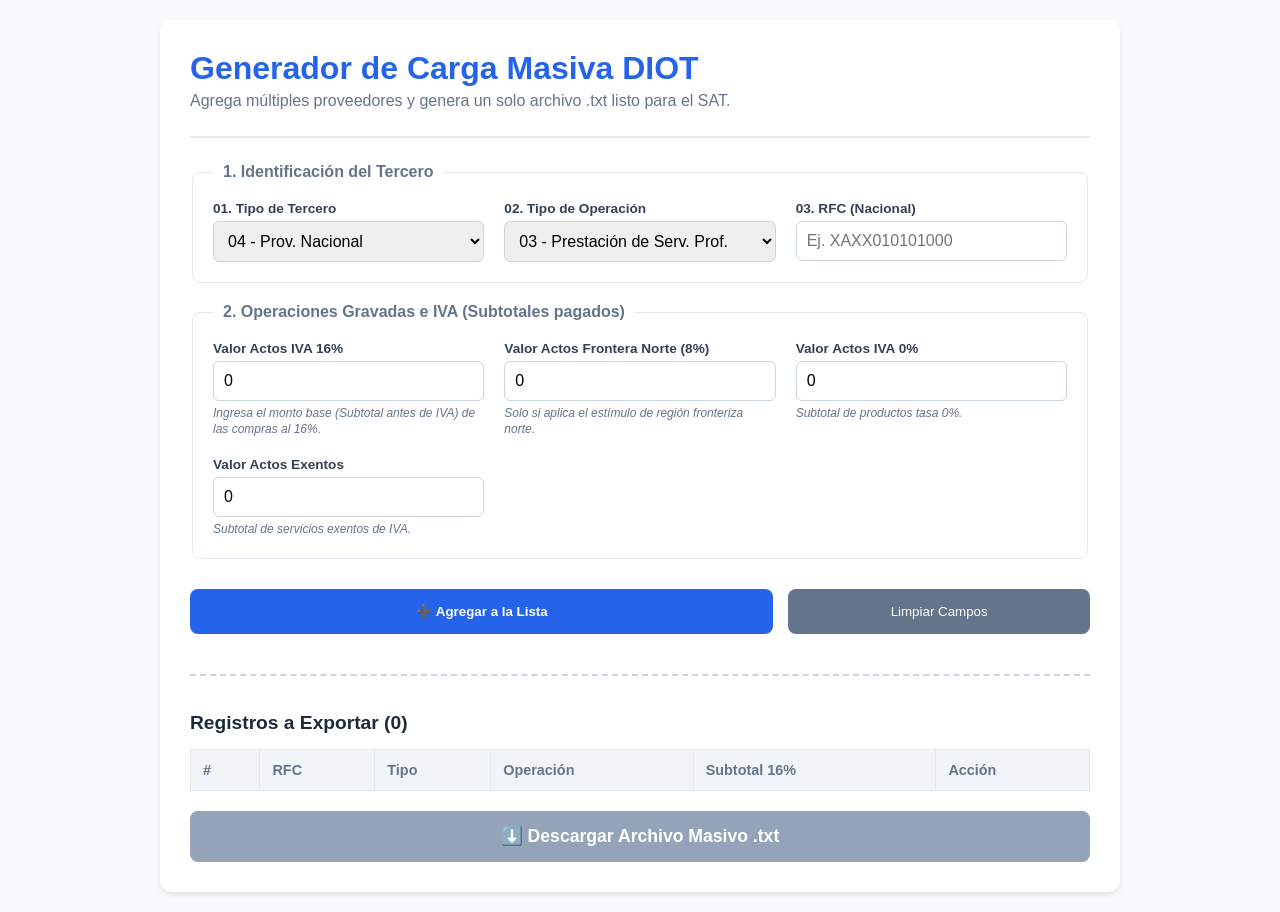
==== index.html @ 2e093fa5 "Despliegue de la app ya finalizada" ====
<!DOCTYPE html>
<html lang="es">
<head>
    <meta charset="UTF-8">
    <meta name="viewport" content="width=device-width, initial-scale=1.0">
    <title>Generador DIOT - Carga Masiva</title>
    <link rel="stylesheet" href="style.css">
</head>
<body>
    <div class="container">
        <header>
            <h1>Generador de Carga Masiva DIOT</h1>
            <p>Agrega múltiples proveedores y genera un solo archivo .txt listo para el SAT.</p>
        </header>

        <form id="diotForm">
            <fieldset>
                <legend>1. Identificación del Tercero</legend>
                <div class="grid">
                    <div class="field">
                        <label for="f0">01. Tipo de Tercero</label>
                        <select id="f0" name="tipoTercero">
                            <option value="04">04 - Prov. Nacional</option>
                            <option value="05">05 - Prov. Extranjero</option>
                            <option value="15">15 - Prov. Global</option>
                        </select>
                    </div>
                    <div class="field">
                        <label for="f1">02. Tipo de Operación</label>
                        <select id="f1" name="tipoOperacion">
                            <option value="03">03 - Prestación de Serv. Prof.</option>
                            <option value="06">06 - Arrendamiento</option>
                            <option value="85">85 - Otros</option>
                        </select>
                    </div>
                    <div class="field">
                        <label for="f2">03. RFC (Nacional)</label>
                        <input type="text" id="f2" name="rfc" placeholder="Ej. XAXX010101000" maxlength="13" />
                    </div>
                </div>
            </fieldset>

            <fieldset>
                <legend>2. Operaciones Gravadas e IVA (Subtotales pagados)</legend>
                <div class="grid">
                    <div class="field">
                        <label for="f11">Valor Actos IVA 16%</label>
                        <input type="number" id="f11" name="iva16" value="0" min="0" />
                        <small class="hint">Ingresa el monto base (Subtotal antes de IVA) de las compras al 16%.</small>
                    </div>
                    <div class="field">
                        <label for="f7">Valor Actos Frontera Norte (8%)</label>
                        <input type="number" id="f7" name="iva8" value="0" min="0" />
                        <small class="hint">Solo si aplica el estímulo de región fronteriza norte.</small>
                    </div>
                    <div class="field">
                        <label for="f48">Valor Actos IVA 0%</label>
                        <input type="number" id="f48" name="iva0" value="0" min="0" />
                        <small class="hint">Subtotal de productos tasa 0%.</small>
                    </div>
                    <div class="field">
                        <label for="f50">Valor Actos Exentos</label>
                        <input type="number" id="f50" name="exentos" value="0" min="0" />
                        <small class="hint">Subtotal de servicios exentos de IVA.</small>
                    </div>
                </div>
            </fieldset>

            <div id="extraFieldsContainer" style="display: none;"></div>

            <div class="actions">
                <button type="button" id="btnAdd" class="btn-primary">➕ Agregar a la Lista</button>
                <button type="reset" class="btn-secondary">Limpiar Campos</button>
            </div>
        </form>

        <div class="table-container">
            <h2>Registros a Exportar (<span id="contador">0</span>)</h2>
            <table id="tablaRegistros">
                <thead>
                    <tr>
                        <th>#</th>
                        <th>RFC</th>
                        <th>Tipo</th>
                        <th>Operación</th>
                        <th>Subtotal 16%</th>
                        <th>Acción</th>
                    </tr>
                </thead>
                <tbody id="listaCuerpo"></tbody>
            </table>
            
            <button type="button" id="btnDownloadMasivo" class="btn-success" disabled>
                ⬇️ Descargar Archivo Masivo .txt
            </button>
        </div>
    </div>
    <script src="script.js"></script>
</body>
</html>
---- style.css ----
:root {
    --primary: #2563eb;
    --secondary: #64748b;
    --success: #16a34a;
    --bg: #f8fafc;
    --text: #1e293b;
}

body {
    font-family: 'Segoe UI', Tahoma, Geneva, Verdana, sans-serif;
    background-color: var(--bg);
    color: var(--text);
    margin: 0;
    padding: 20px;
}

.container {
    max-width: 900px;
    margin: 0 auto;
    background: white;
    padding: 30px;
    border-radius: 12px;
    box-shadow: 0 4px 6px -1px rgb(0 0 0 / 0.1);
}

header {
    border-bottom: 2px solid #e2e8f0;
    margin-bottom: 25px;
    padding-bottom: 10px;
}

h1 { color: var(--primary); margin: 0; }
p { color: var(--secondary); margin-top: 5px; }

fieldset {
    border: 1px solid #e2e8f0;
    border-radius: 8px;
    padding: 20px;
    margin-bottom: 20px;
}

legend {
    font-weight: bold;
    padding: 0 10px;
    color: var(--secondary);
}

.grid {
    display: grid;
    grid-template-columns: repeat(auto-fit, minmax(200px, 1fr));
    gap: 20px;
}

.field {
    display: flex;
    flex-direction: column;
}

label {
    font-size: 0.85rem;
    font-weight: 600;
    margin-bottom: 5px;
    color: #334155;
}

input, select {
    padding: 10px;
    border: 1px solid #cbd5e1;
    border-radius: 6px;
    font-size: 1rem;
}

input:focus, select:focus {
    outline: none;
    border-color: var(--primary);
    box-shadow: 0 0 0 2px rgba(37, 99, 235, 0.2);
}

.hint {
    font-size: 0.75rem;
    color: #64748b;
    margin-top: 5px;
    line-height: 1.3;
    font-style: italic;
}

.actions {
    display: flex;
    gap: 15px;
    margin-top: 30px;
}

.btn-primary {
    background: var(--primary);
    color: white;
    border: none;
    padding: 15px 30px;
    border-radius: 8px;
    font-weight: bold;
    cursor: pointer;
    flex: 2;
    transition: background 0.2s;
}

.btn-primary:hover { background: #1d4ed8; }

.btn-secondary {
    background: var(--secondary);
    color: white;
    border: none;
    padding: 15px 20px;
    border-radius: 8px;
    cursor: pointer;
    flex: 1;
    transition: background 0.2s;
}

.btn-secondary:hover { background: #475569; }

.table-container {
    margin-top: 40px;
    border-top: 2px dashed #cbd5e1;
    padding-top: 20px;
}

.table-container h2 {
    color: var(--text);
    font-size: 1.2rem;
    margin-bottom: 15px;
}

table {
    width: 100%;
    border-collapse: collapse;
    margin-bottom: 20px;
    background: white;
}

th, td {
    border: 1px solid #e2e8f0;
    padding: 12px;
    text-align: left;
    font-size: 0.9rem;
}

th {
    background-color: #f1f5f9;
    color: var(--secondary);
}

.btn-success {
    background: var(--success);
    color: white;
    border: none;
    padding: 15px 30px;
    border-radius: 8px;
    font-weight: bold;
    cursor: pointer;
    width: 100%;
    font-size: 1.1rem;
    transition: background 0.2s;
}

.btn-success:hover:not(:disabled) { background: #15803d; }

.btn-success:disabled {
    background: #94a3b8;
    cursor: not-allowed;
}

.btn-delete {
    background: #ef4444;
    color: white;
    border: none;
    padding: 5px 10px;
    border-radius: 4px;
    cursor: pointer;
    transition: background 0.2s;
}

.btn-delete:hover { background: #dc2626; }
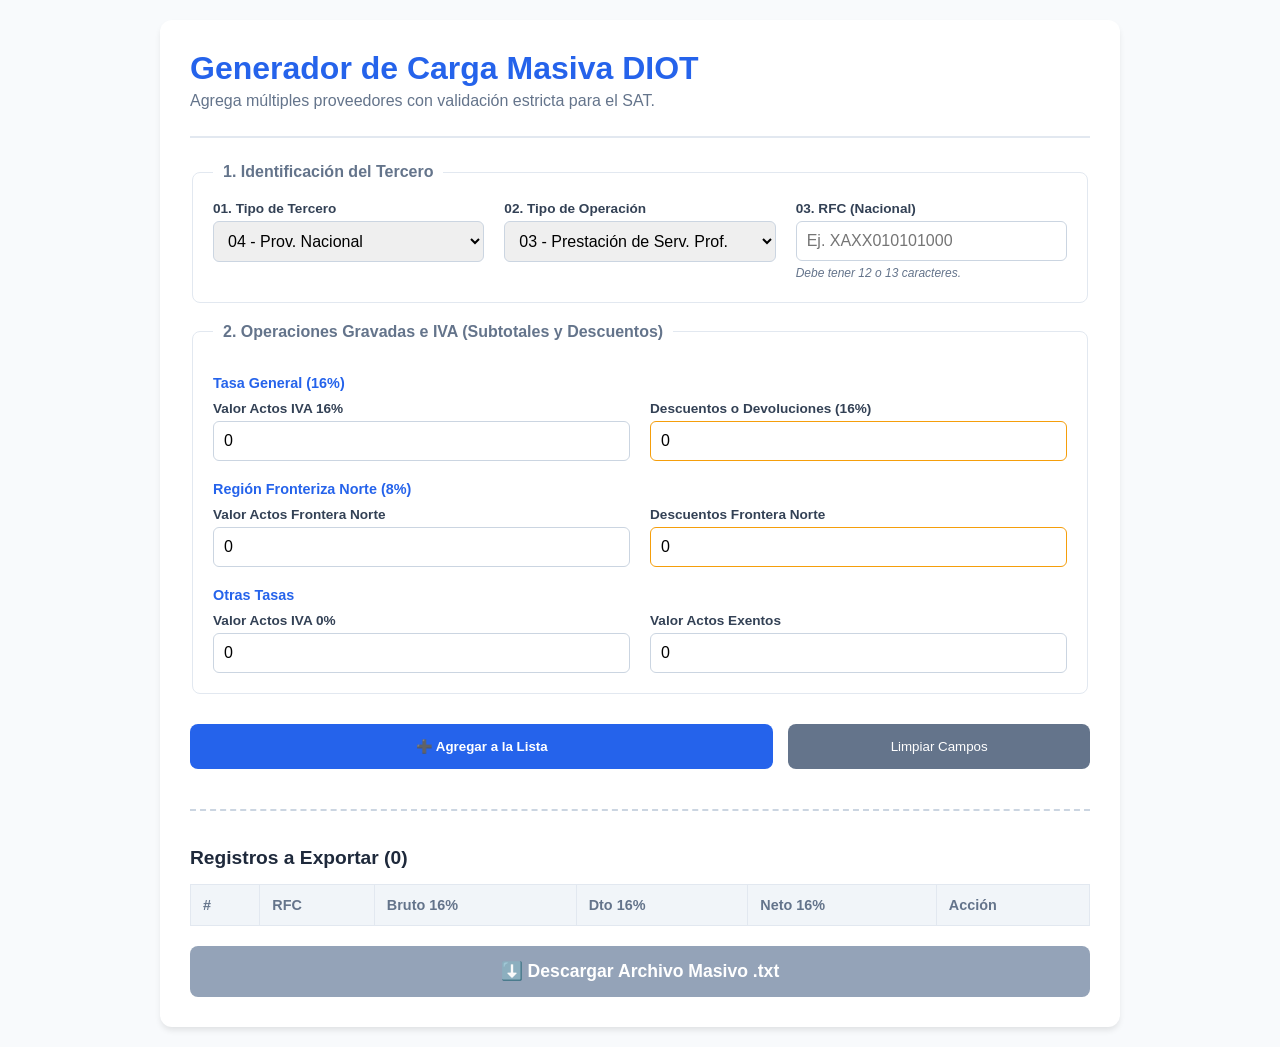
==== commit 1c1efa88: "Arreglo de estructura para los Descuentos" ====
--- a/index.html
+++ b/index.html
@@ -3,14 +3,14 @@
 <head>
     <meta charset="UTF-8">
     <meta name="viewport" content="width=device-width, initial-scale=1.0">
-    <title>Generador DIOT - Carga Masiva</title>
+    <title>Generador DIOT - Carga Masiva SAT</title>
     <link rel="stylesheet" href="style.css">
 </head>
 <body>
     <div class="container">
         <header>
             <h1>Generador de Carga Masiva DIOT</h1>
-            <p>Agrega múltiples proveedores y genera un solo archivo .txt listo para el SAT.</p>
+            <p>Agrega múltiples proveedores con validación estricta para el SAT.</p>
         </header>
 
         <form id="diotForm">
@@ -36,41 +36,58 @@
                     <div class="field">
                         <label for="f2">03. RFC (Nacional)</label>
                         <input type="text" id="f2" name="rfc" placeholder="Ej. XAXX010101000" maxlength="13" />
+                        <small class="hint">Debe tener 12 o 13 caracteres.</small>
                     </div>
                 </div>
             </fieldset>
 
             <fieldset>
-                <legend>2. Operaciones Gravadas e IVA (Subtotales pagados)</legend>
+                <legend>2. Operaciones Gravadas e IVA (Subtotales y Descuentos)</legend>
+                
+                <h3 style="font-size: 0.9rem; color: #2563eb; margin-bottom: 10px;">Tasa General (16%)</h3>
+                <div class="grid" style="margin-bottom: 20px;">
+                    <div class="field">
+                        <label for="f11">Valor Actos IVA 16%</label>
+                        <input type="number" id="f11" name="iva16" value="0" min="0" step="1" />
+                    </div>
+                    <div class="field">
+                        <label for="f12">Descuentos o Devoluciones (16%)</label>
+                        <input type="number" id="f12" name="dto16" value="0" min="0" step="1" style="border-color: #f59e0b;" />
+                    </div>
+                </div>
+
+                <h3 style="font-size: 0.9rem; color: #2563eb; margin-bottom: 10px;">Región Fronteriza Norte (8%)</h3>
+                <div class="grid" style="margin-bottom: 20px;">
+                    <div class="field">
+                        <label for="f7">Valor Actos Frontera Norte</label>
+                        <input type="number" id="f7" name="iva8" value="0" min="0" step="1" />
+                    </div>
+                    <div class="field">
+                        <label for="f8">Descuentos Frontera Norte</label>
+                        <input type="number" id="f8" name="dto8" value="0" min="0" step="1" style="border-color: #f59e0b;" />
+                    </div>
+                </div>
+
+                <h3 style="font-size: 0.9rem; color: #2563eb; margin-bottom: 10px;">Otras Tasas</h3>
                 <div class="grid">
                     <div class="field">
-                        <label for="f11">Valor Actos IVA 16%</label>
-                        <input type="number" id="f11" name="iva16" value="0" min="0" />
-                        <small class="hint">Ingresa el monto base (Subtotal antes de IVA) de las compras al 16%.</small>
-                    </div>
-                    <div class="field">
-                        <label for="f7">Valor Actos Frontera Norte (8%)</label>
-                        <input type="number" id="f7" name="iva8" value="0" min="0" />
-                        <small class="hint">Solo si aplica el estímulo de región fronteriza norte.</small>
-                    </div>
-                    <div class="field">
                         <label for="f48">Valor Actos IVA 0%</label>
-                        <input type="number" id="f48" name="iva0" value="0" min="0" />
-                        <small class="hint">Subtotal de productos tasa 0%.</small>
+                        <input type="number" id="f48" name="iva0" value="0" min="0" step="1" />
                     </div>
                     <div class="field">
                         <label for="f50">Valor Actos Exentos</label>
-                        <input type="number" id="f50" name="exentos" value="0" min="0" />
-                        <small class="hint">Subtotal de servicios exentos de IVA.</small>
+                        <input type="number" id="f50" name="exentos" value="0" min="0" step="1" />
                     </div>
                 </div>
             </fieldset>
 
             <div id="extraFieldsContainer" style="display: none;"></div>
 
+            <div id="errorBox" class="error-message"></div>
+
             <div class="actions">
                 <button type="button" id="btnAdd" class="btn-primary">➕ Agregar a la Lista</button>
-                <button type="reset" class="btn-secondary">Limpiar Campos</button>
+                <button type="reset" class="btn-secondary" id="btnReset">Limpiar Campos</button>
             </div>
         </form>
 
@@ -81,9 +98,9 @@
                     <tr>
                         <th>#</th>
                         <th>RFC</th>
-                        <th>Tipo</th>
-                        <th>Operación</th>
-                        <th>Subtotal 16%</th>
+                        <th>Bruto 16%</th>
+                        <th>Dto 16%</th>
+                        <th>Neto 16%</th>
                         <th>Acción</th>
                     </tr>
                 </thead>
--- a/style.css
+++ b/style.css
@@ -178,4 +178,21 @@
     transition: background 0.2s;
 }
 
-.btn-delete:hover { background: #dc2626; }+.btn-delete:hover { background: #dc2626; }
+
+.error-message {
+    background-color: #fef2f2;
+    color: #991b1b;
+    border: 1px solid #f87171;
+    padding: 12px;
+    border-radius: 8px;
+    margin-bottom: 20px;
+    font-size: 0.9rem;
+    font-weight: 600;
+    display: none; 
+}
+
+.input-error {
+    border-color: #ef4444 !important;
+    box-shadow: 0 0 0 2px rgba(239, 68, 68, 0.2) !important;
+}
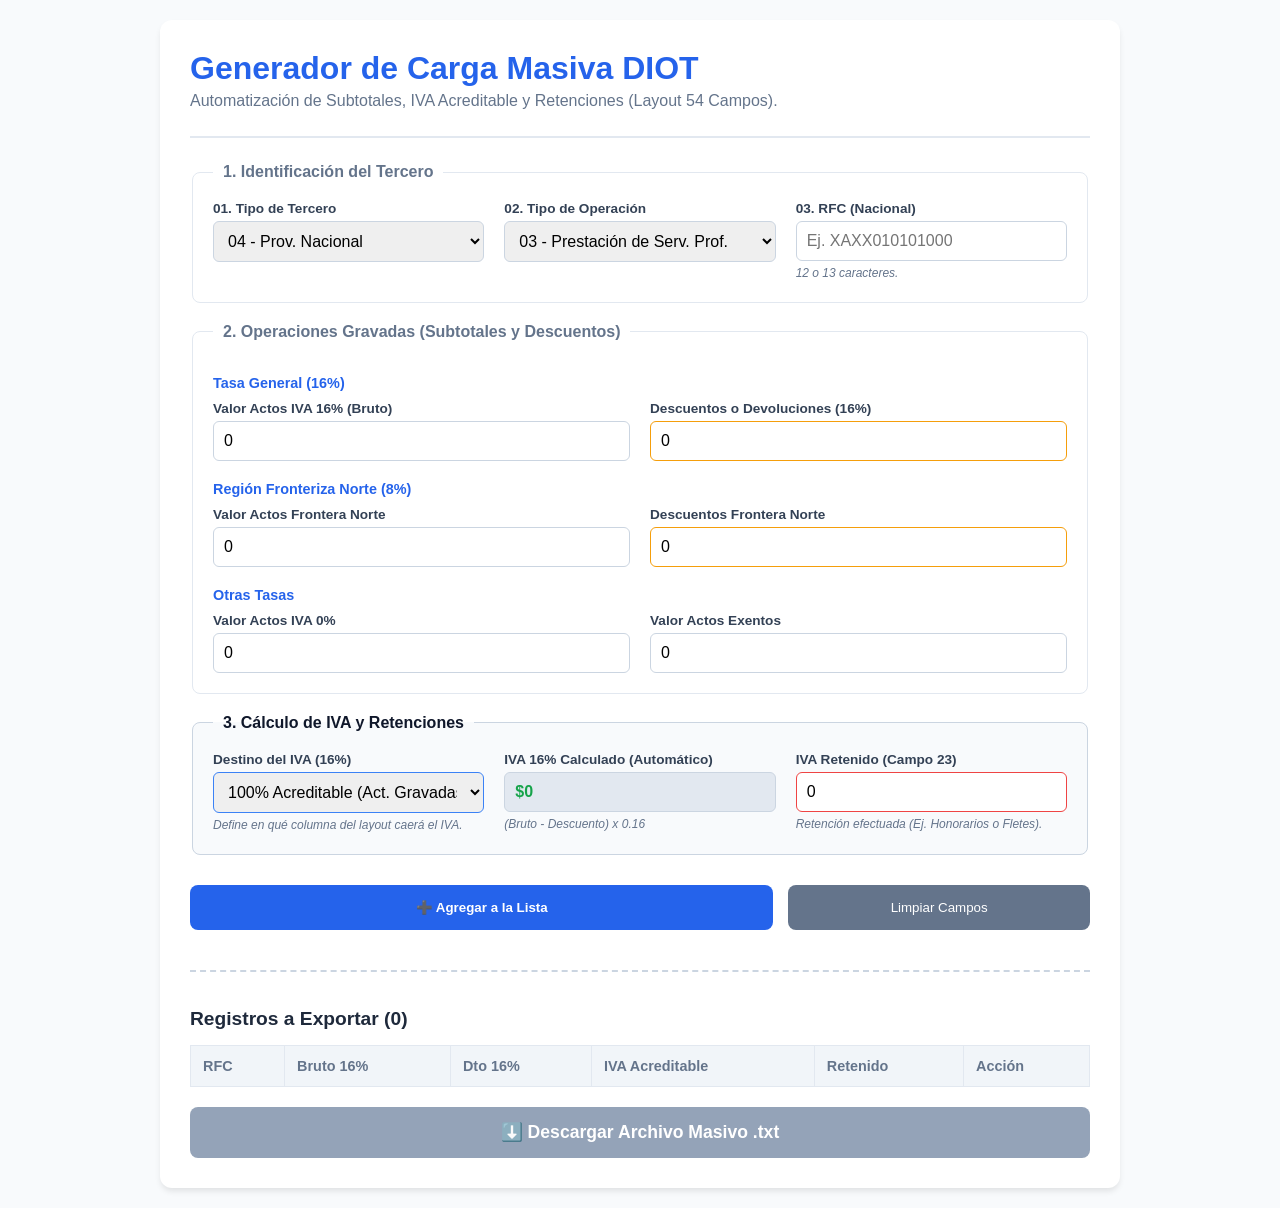
==== commit aca71cd5: "Cambios para IVA y solucion de carga aplicadas" ====
--- a/index.html
+++ b/index.html
@@ -1,117 +1,229 @@
-<!DOCTYPE html>
+<!doctype html>
 <html lang="es">
-<head>
-    <meta charset="UTF-8">
-    <meta name="viewport" content="width=device-width, initial-scale=1.0">
+  <head>
+    <meta charset="UTF-8" />
+    <meta name="viewport" content="width=device-width, initial-scale=1.0" />
     <title>Generador DIOT - Carga Masiva SAT</title>
-    <link rel="stylesheet" href="style.css">
-</head>
-<body>
+    <link rel="stylesheet" href="style.css" />
+  </head>
+  <body>
     <div class="container">
-        <header>
-            <h1>Generador de Carga Masiva DIOT</h1>
-            <p>Agrega múltiples proveedores con validación estricta para el SAT.</p>
-        </header>
-
-        <form id="diotForm">
-            <fieldset>
-                <legend>1. Identificación del Tercero</legend>
-                <div class="grid">
-                    <div class="field">
-                        <label for="f0">01. Tipo de Tercero</label>
-                        <select id="f0" name="tipoTercero">
-                            <option value="04">04 - Prov. Nacional</option>
-                            <option value="05">05 - Prov. Extranjero</option>
-                            <option value="15">15 - Prov. Global</option>
-                        </select>
-                    </div>
-                    <div class="field">
-                        <label for="f1">02. Tipo de Operación</label>
-                        <select id="f1" name="tipoOperacion">
-                            <option value="03">03 - Prestación de Serv. Prof.</option>
-                            <option value="06">06 - Arrendamiento</option>
-                            <option value="85">85 - Otros</option>
-                        </select>
-                    </div>
-                    <div class="field">
-                        <label for="f2">03. RFC (Nacional)</label>
-                        <input type="text" id="f2" name="rfc" placeholder="Ej. XAXX010101000" maxlength="13" />
-                        <small class="hint">Debe tener 12 o 13 caracteres.</small>
-                    </div>
-                </div>
-            </fieldset>
-
-            <fieldset>
-                <legend>2. Operaciones Gravadas e IVA (Subtotales y Descuentos)</legend>
-                
-                <h3 style="font-size: 0.9rem; color: #2563eb; margin-bottom: 10px;">Tasa General (16%)</h3>
-                <div class="grid" style="margin-bottom: 20px;">
-                    <div class="field">
-                        <label for="f11">Valor Actos IVA 16%</label>
-                        <input type="number" id="f11" name="iva16" value="0" min="0" step="1" />
-                    </div>
-                    <div class="field">
-                        <label for="f12">Descuentos o Devoluciones (16%)</label>
-                        <input type="number" id="f12" name="dto16" value="0" min="0" step="1" style="border-color: #f59e0b;" />
-                    </div>
-                </div>
-
-                <h3 style="font-size: 0.9rem; color: #2563eb; margin-bottom: 10px;">Región Fronteriza Norte (8%)</h3>
-                <div class="grid" style="margin-bottom: 20px;">
-                    <div class="field">
-                        <label for="f7">Valor Actos Frontera Norte</label>
-                        <input type="number" id="f7" name="iva8" value="0" min="0" step="1" />
-                    </div>
-                    <div class="field">
-                        <label for="f8">Descuentos Frontera Norte</label>
-                        <input type="number" id="f8" name="dto8" value="0" min="0" step="1" style="border-color: #f59e0b;" />
-                    </div>
-                </div>
-
-                <h3 style="font-size: 0.9rem; color: #2563eb; margin-bottom: 10px;">Otras Tasas</h3>
-                <div class="grid">
-                    <div class="field">
-                        <label for="f48">Valor Actos IVA 0%</label>
-                        <input type="number" id="f48" name="iva0" value="0" min="0" step="1" />
-                    </div>
-                    <div class="field">
-                        <label for="f50">Valor Actos Exentos</label>
-                        <input type="number" id="f50" name="exentos" value="0" min="0" step="1" />
-                    </div>
-                </div>
-            </fieldset>
-
-            <div id="extraFieldsContainer" style="display: none;"></div>
-
-            <div id="errorBox" class="error-message"></div>
-
-            <div class="actions">
-                <button type="button" id="btnAdd" class="btn-primary">➕ Agregar a la Lista</button>
-                <button type="reset" class="btn-secondary" id="btnReset">Limpiar Campos</button>
-            </div>
-        </form>
-
-        <div class="table-container">
-            <h2>Registros a Exportar (<span id="contador">0</span>)</h2>
-            <table id="tablaRegistros">
-                <thead>
-                    <tr>
-                        <th>#</th>
-                        <th>RFC</th>
-                        <th>Bruto 16%</th>
-                        <th>Dto 16%</th>
-                        <th>Neto 16%</th>
-                        <th>Acción</th>
-                    </tr>
-                </thead>
-                <tbody id="listaCuerpo"></tbody>
-            </table>
-            
-            <button type="button" id="btnDownloadMasivo" class="btn-success" disabled>
-                ⬇️ Descargar Archivo Masivo .txt
-            </button>
+      <header>
+        <h1>Generador de Carga Masiva DIOT</h1>
+        <p>
+          Automatización de Subtotales, IVA Acreditable y Retenciones (Layout 54
+          Campos).
+        </p>
+      </header>
+
+      <form id="diotForm">
+        <fieldset>
+          <legend>1. Identificación del Tercero</legend>
+          <div class="grid">
+            <div class="field">
+              <label for="f0">01. Tipo de Tercero</label>
+              <select id="f0" name="tipoTercero">
+                <option value="04">04 - Prov. Nacional</option>
+                <option value="05">05 - Prov. Extranjero</option>
+                <option value="15">15 - Prov. Global</option>
+              </select>
+            </div>
+            <div class="field">
+              <label for="f1">02. Tipo de Operación</label>
+              <select id="f1" name="tipoOperacion">
+                <option value="03">03 - Prestación de Serv. Prof.</option>
+                <option value="06">06 - Arrendamiento</option>
+                <option value="85">85 - Otros</option>
+              </select>
+            </div>
+            <div class="field">
+              <label for="f2">03. RFC (Nacional)</label>
+              <input
+                type="text"
+                id="f2"
+                name="rfc"
+                placeholder="Ej. XAXX010101000"
+                maxlength="13"
+              />
+              <small class="hint">12 o 13 caracteres.</small>
+            </div>
+          </div>
+        </fieldset>
+
+        <fieldset>
+          <legend>2. Operaciones Gravadas (Subtotales y Descuentos)</legend>
+          <h3 style="font-size: 0.9rem; color: #2563eb; margin-bottom: 10px">
+            Tasa General (16%)
+          </h3>
+          <div class="grid" style="margin-bottom: 20px">
+            <div class="field">
+              <label for="f11">Valor Actos IVA 16% (Bruto)</label>
+              <input
+                type="number"
+                id="f11"
+                name="iva16"
+                value="0"
+                min="0"
+                step="1"
+              />
+            </div>
+            <div class="field">
+              <label for="f12">Descuentos o Devoluciones (16%)</label>
+              <input
+                type="number"
+                id="f12"
+                name="dto16"
+                value="0"
+                min="0"
+                step="1"
+                style="border-color: #f59e0b"
+              />
+            </div>
+          </div>
+
+          <h3 style="font-size: 0.9rem; color: #2563eb; margin-bottom: 10px">
+            Región Fronteriza Norte (8%)
+          </h3>
+          <div class="grid" style="margin-bottom: 20px">
+            <div class="field">
+              <label for="f7">Valor Actos Frontera Norte</label>
+              <input
+                type="number"
+                id="f7"
+                name="iva8"
+                value="0"
+                min="0"
+                step="1"
+              />
+            </div>
+            <div class="field">
+              <label for="f8">Descuentos Frontera Norte</label>
+              <input
+                type="number"
+                id="f8"
+                name="dto8"
+                value="0"
+                min="0"
+                step="1"
+                style="border-color: #f59e0b"
+              />
+            </div>
+          </div>
+
+          <h3 style="font-size: 0.9rem; color: #2563eb; margin-bottom: 10px">
+            Otras Tasas
+          </h3>
+          <div class="grid">
+            <div class="field">
+              <label for="f48">Valor Actos IVA 0%</label>
+              <input
+                type="number"
+                id="f48"
+                name="iva0"
+                value="0"
+                min="0"
+                step="1"
+              />
+            </div>
+            <div class="field">
+              <label for="f50">Valor Actos Exentos</label>
+              <input
+                type="number"
+                id="f50"
+                name="exentos"
+                value="0"
+                min="0"
+                step="1"
+              />
+            </div>
+          </div>
+        </fieldset>
+
+        <fieldset style="background-color: #f8fafc; border-color: #cbd5e1">
+          <legend style="color: #0f172a">
+            3. Cálculo de IVA y Retenciones
+          </legend>
+          <div class="grid">
+            <div class="field">
+              <label for="tipoAcreditamiento">Destino del IVA (16%)</label>
+              <select id="tipoAcreditamiento" style="border-color: #3b82f6">
+                <option value="100">100% Acreditable (Act. Gravadas)</option>
+                <option value="prop">Proporción (Act. Mixtas)</option>
+                <option value="0">No Acreditable (No deducible)</option>
+              </select>
+              <small class="hint"
+                >Define en qué columna del layout caerá el IVA.</small
+              >
+            </div>
+            <div class="field">
+              <label>IVA 16% Calculado (Automático)</label>
+              <input
+                type="text"
+                id="ivaVisual"
+                value="$0"
+                readonly
+                class="input-readonly"
+                title="IVA 16% Calculado automáticamente"
+              />
+              <small class="hint">(Bruto - Descuento) x 0.16</small>
+            </div>
+            <div class="field">
+              <label for="f22">IVA Retenido (Campo 23)</label>
+              <input
+                type="number"
+                id="f22"
+                name="retenido"
+                value="0"
+                min="0"
+                step="1"
+                style="border-color: #ef4444"
+              />
+              <small class="hint"
+                >Retención efectuada (Ej. Honorarios o Fletes).</small
+              >
+            </div>
+          </div>
+        </fieldset>
+
+        <div id="extraFieldsContainer" style="display: none"></div>
+        <div id="errorBox" class="error-message"></div>
+
+        <div class="actions">
+          <button type="button" id="btnAdd" class="btn-primary">
+            ➕ Agregar a la Lista
+          </button>
+          <button type="reset" class="btn-secondary" id="btnReset">
+            Limpiar Campos
+          </button>
         </div>
+      </form>
+
+      <div class="table-container">
+        <h2>Registros a Exportar (<span id="contador">0</span>)</h2>
+        <table id="tablaRegistros">
+          <thead>
+            <tr>
+              <th>RFC</th>
+              <th>Bruto 16%</th>
+              <th>Dto 16%</th>
+              <th>IVA Acreditable</th>
+              <th>Retenido</th>
+              <th>Acción</th>
+            </tr>
+          </thead>
+          <tbody id="listaCuerpo"></tbody>
+        </table>
+
+        <button
+          type="button"
+          id="btnDownloadMasivo"
+          class="btn-success"
+          disabled
+        >
+          ⬇️ Descargar Archivo Masivo .txt
+        </button>
+      </div>
     </div>
     <script src="script.js"></script>
-</body>
-</html>+  </body>
+</html>
--- a/style.css
+++ b/style.css
@@ -195,4 +195,11 @@
 .input-error {
     border-color: #ef4444 !important;
     box-shadow: 0 0 0 2px rgba(239, 68, 68, 0.2) !important;
+}
+
+.input-readonly {
+    background-color: #e2e8f0;
+    font-weight: bold;
+    color: #16a34a;
+    cursor: not-allowed; 
 }
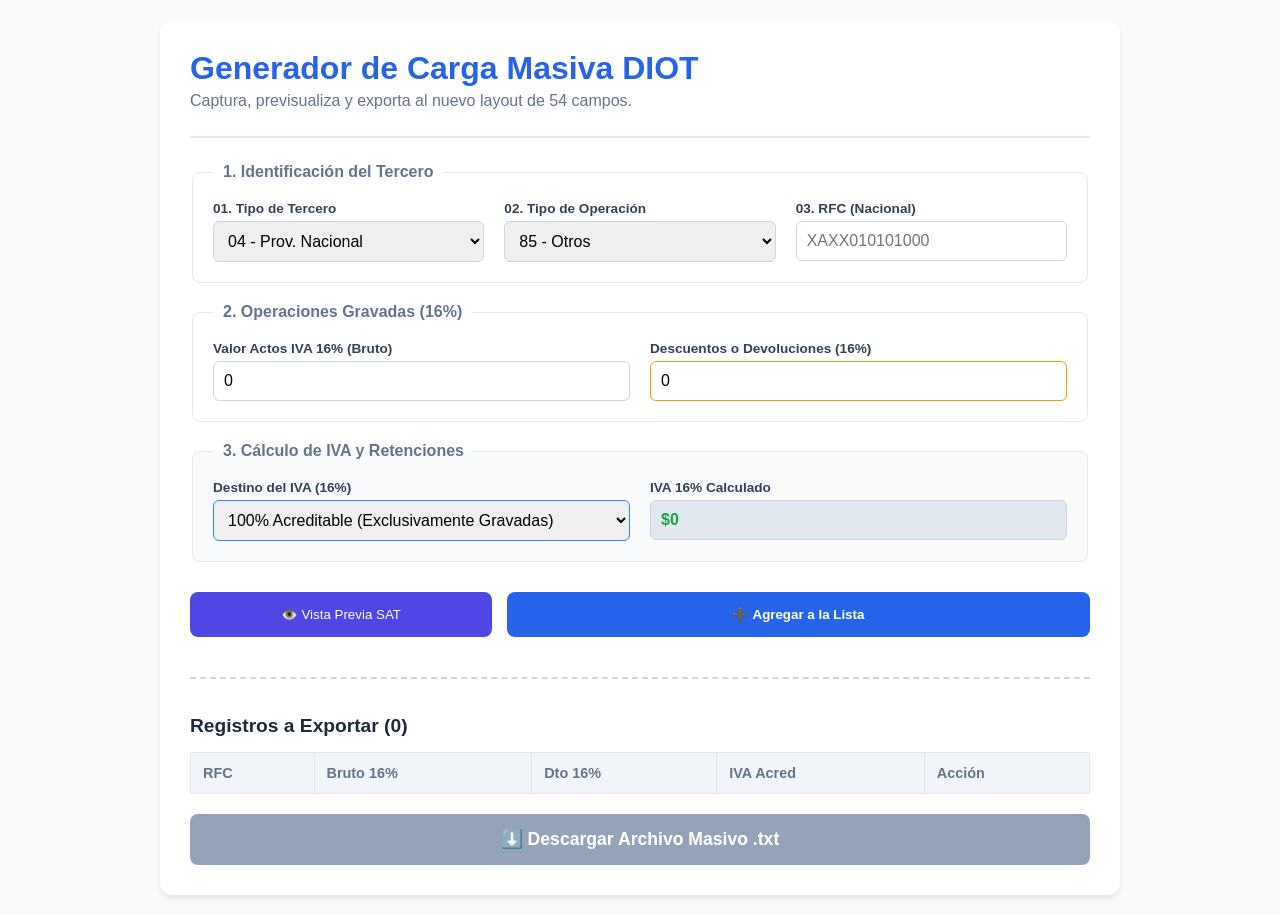
==== commit 302cdaa7: "Mejoras para la previsualizacion de las entidades" ====
--- a/index.html
+++ b/index.html
@@ -1,229 +1,145 @@
-<!doctype html>
+<!DOCTYPE html>
 <html lang="es">
-  <head>
-    <meta charset="UTF-8" />
-    <meta name="viewport" content="width=device-width, initial-scale=1.0" />
+<head>
+    <meta charset="UTF-8">
+    <meta name="viewport" content="width=device-width, initial-scale=1.0">
     <title>Generador DIOT - Carga Masiva SAT</title>
-    <link rel="stylesheet" href="style.css" />
-  </head>
-  <body>
-    <div class="container">
-      <header>
-        <h1>Generador de Carga Masiva DIOT</h1>
-        <p>
-          Automatización de Subtotales, IVA Acreditable y Retenciones (Layout 54
-          Campos).
-        </p>
-      </header>
+    <link rel="stylesheet" href="style.css">
+</head>
+<body>
+    <div class="container" id="mainContainer">
+        <header>
+            <h1>Generador de Carga Masiva DIOT</h1>
+            <p>Captura, previsualiza y exporta al nuevo layout de 54 campos.</p>
+        </header>
 
-      <form id="diotForm">
-        <fieldset>
-          <legend>1. Identificación del Tercero</legend>
-          <div class="grid">
-            <div class="field">
-              <label for="f0">01. Tipo de Tercero</label>
-              <select id="f0" name="tipoTercero">
-                <option value="04">04 - Prov. Nacional</option>
-                <option value="05">05 - Prov. Extranjero</option>
-                <option value="15">15 - Prov. Global</option>
-              </select>
+        <form id="diotForm">
+            <fieldset>
+                <legend>1. Identificación del Tercero</legend>
+                <div class="grid">
+                    <div class="field">
+                        <label for="f0">01. Tipo de Tercero</label>
+                        <select id="f0" name="tipoTercero">
+                            <option value="04">04 - Prov. Nacional</option>
+                        </select>
+                    </div>
+                    <div class="field">
+                        <label for="f1">02. Tipo de Operación</label>
+                        <select id="f1" name="tipoOperacion">
+                            <option value="85">85 - Otros</option>
+                        </select>
+                    </div>
+                    <div class="field">
+                        <label for="f2">03. RFC (Nacional)</label>
+                        <input type="text" id="f2" name="rfc" placeholder="XAXX010101000" maxlength="13" />
+                    </div>
+                </div>
+            </fieldset>
+
+            <fieldset>
+                <legend>2. Operaciones Gravadas (16%)</legend>
+                <div class="grid">
+                    <div class="field">
+                        <label for="f11">Valor Actos IVA 16% (Bruto)</label>
+                        <input type="number" id="f11" name="bruto16" value="0" min="0" step="1" />
+                    </div>
+                    <div class="field">
+                        <label for="f12">Descuentos o Devoluciones (16%)</label>
+                        <input type="number" id="f12" name="dto16" value="0" min="0" step="1" class="border-warning" />
+                    </div>
+                </div>
+            </fieldset>
+
+            <fieldset class="bg-light">
+                <legend>3. Cálculo de IVA y Retenciones</legend>
+                <div class="grid">
+                    <div class="field">
+                        <label for="tipoAcreditamiento">Destino del IVA (16%)</label>
+                        <select id="tipoAcreditamiento" name="destinoIva" class="border-primary">
+                            <option value="exclusivo">100% Acreditable (Exclusivamente Gravadas)</option>
+                            <option value="proporcion">Proporción (Actividades Mixtas)</option>
+                            <option value="no_acreditable">No Acreditable</option>
+                        </select>
+                    </div>
+                    <div class="field">
+                        <label for="ivaVisual">IVA 16% Calculado</label>
+                        <input type="text" id="ivaVisual" name="ivaCalculado" value="$0" readonly class="input-readonly" />
+                    </div>
+                </div>
+            </fieldset>
+
+            <div id="errorBox" class="error-message"></div>
+
+            <div class="actions">
+                <button type="button" id="btnPreview" class="btn-secondary btn-preview">👁️ Vista Previa SAT</button>
+                <button type="button" id="btnAdd" class="btn-primary">➕ Agregar a la Lista</button>
             </div>
-            <div class="field">
-              <label for="f1">02. Tipo de Operación</label>
-              <select id="f1" name="tipoOperacion">
-                <option value="03">03 - Prestación de Serv. Prof.</option>
-                <option value="06">06 - Arrendamiento</option>
-                <option value="85">85 - Otros</option>
-              </select>
+        </form>
+
+        <div class="table-container">
+            <h2>Registros a Exportar (<span id="contador">0</span>)</h2>
+            <table id="tablaRegistros">
+                <thead>
+                    <tr>
+                        <th>RFC</th>
+                        <th>Bruto 16%</th>
+                        <th>Dto 16%</th>
+                        <th>IVA Acred</th>
+                        <th>Acción</th>
+                    </tr>
+                </thead>
+                <tbody id="listaCuerpo"></tbody>
+            </table>
+            <button type="button" id="btnDownloadMasivo" class="btn-success" disabled>⬇️ Descargar Archivo Masivo .txt</button>
+        </div>
+    </div>
+
+    <div id="satModal" class="modal-overlay" style="display: none;">
+        <div class="modal-content">
+            <div class="modal-header">
+                <h2>Portal de Trámites y Servicios del SAT (Simulador)</h2>
+                <button type="button" id="btnCloseModal" class="btn-close-modal">Cerrar X</button>
             </div>
-            <div class="field">
-              <label for="f2">03. RFC (Nacional)</label>
-              <input
-                type="text"
-                id="f2"
-                name="rfc"
-                placeholder="Ej. XAXX010101000"
-                maxlength="13"
-              />
-              <small class="hint">12 o 13 caracteres.</small>
+            
+            <div class="sat-tabs">
+                <div class="sat-tab active" id="tab1">Valor de actos o actividades</div>
+                <div class="sat-tab" id="tab2">IVA acreditable</div>
             </div>
-          </div>
-        </fieldset>
 
-        <fieldset>
-          <legend>2. Operaciones Gravadas (Subtotales y Descuentos)</legend>
-          <h3 style="font-size: 0.9rem; color: #2563eb; margin-bottom: 10px">
-            Tasa General (16%)
-          </h3>
-          <div class="grid" style="margin-bottom: 20px">
-            <div class="field">
-              <label for="f11">Valor Actos IVA 16% (Bruto)</label>
-              <input
-                type="number"
-                id="f11"
-                name="iva16"
-                value="0"
-                min="0"
-                step="1"
-              />
+            <div id="satView1" class="sat-view">
+                <div class="sat-row-header">
+                    <div>Concepto</div>
+                    <div>Valor total de actos (Bruto)</div>
+                    <div>Devoluciones y descuentos</div>
+                    <div>Valor neto de actos</div>
+                    <div>IVA pagado</div>
+                </div>
+                <div class="sat-row">
+                    <div>Actos o actividades totales pagados a la tasa del 16% de IVA</div>
+                    <div><input type="text" id="sat_bruto16" name="s_b16" class="sat-input" readonly /></div>
+                    <div><input type="text" id="sat_dto16" name="s_d16" class="sat-input" readonly /></div>
+                    <div><input type="text" id="sat_neto16" name="s_n16" class="sat-input" readonly /></div>
+                    <div><input type="text" id="sat_iva_pagado16" name="s_i16" class="sat-input" readonly /></div>
+                </div>
             </div>
-            <div class="field">
-              <label for="f12">Descuentos o Devoluciones (16%)</label>
-              <input
-                type="number"
-                id="f12"
-                name="dto16"
-                value="0"
-                min="0"
-                step="1"
-                style="border-color: #f59e0b"
-              />
+
+            <div id="satView2" class="sat-view" style="display: none;">
+                <div class="sat-row-header">
+                    <div>Concepto</div>
+                    <div>Exclusivamente de actividades gravadas</div>
+                    <div>Asociado a proporción</div>
+                    <div>IVA acreditable (Total)</div>
+                </div>
+                <div class="sat-row">
+                    <div>Monto del IVA pagado (acreditable a la tasa del 16%)</div>
+                    <div><input type="text" id="sat_iva_exclusivo" name="s_iexc" class="sat-input" readonly /></div>
+                    <div><input type="text" id="sat_iva_prop" name="s_iprop" class="sat-input" readonly /></div>
+                    <div><input type="text" id="sat_iva_total" name="s_itot" class="sat-input" readonly /></div>
+                </div>
             </div>
-          </div>
+        </div>
+    </div>
 
-          <h3 style="font-size: 0.9rem; color: #2563eb; margin-bottom: 10px">
-            Región Fronteriza Norte (8%)
-          </h3>
-          <div class="grid" style="margin-bottom: 20px">
-            <div class="field">
-              <label for="f7">Valor Actos Frontera Norte</label>
-              <input
-                type="number"
-                id="f7"
-                name="iva8"
-                value="0"
-                min="0"
-                step="1"
-              />
-            </div>
-            <div class="field">
-              <label for="f8">Descuentos Frontera Norte</label>
-              <input
-                type="number"
-                id="f8"
-                name="dto8"
-                value="0"
-                min="0"
-                step="1"
-                style="border-color: #f59e0b"
-              />
-            </div>
-          </div>
-
-          <h3 style="font-size: 0.9rem; color: #2563eb; margin-bottom: 10px">
-            Otras Tasas
-          </h3>
-          <div class="grid">
-            <div class="field">
-              <label for="f48">Valor Actos IVA 0%</label>
-              <input
-                type="number"
-                id="f48"
-                name="iva0"
-                value="0"
-                min="0"
-                step="1"
-              />
-            </div>
-            <div class="field">
-              <label for="f50">Valor Actos Exentos</label>
-              <input
-                type="number"
-                id="f50"
-                name="exentos"
-                value="0"
-                min="0"
-                step="1"
-              />
-            </div>
-          </div>
-        </fieldset>
-
-        <fieldset style="background-color: #f8fafc; border-color: #cbd5e1">
-          <legend style="color: #0f172a">
-            3. Cálculo de IVA y Retenciones
-          </legend>
-          <div class="grid">
-            <div class="field">
-              <label for="tipoAcreditamiento">Destino del IVA (16%)</label>
-              <select id="tipoAcreditamiento" style="border-color: #3b82f6">
-                <option value="100">100% Acreditable (Act. Gravadas)</option>
-                <option value="prop">Proporción (Act. Mixtas)</option>
-                <option value="0">No Acreditable (No deducible)</option>
-              </select>
-              <small class="hint"
-                >Define en qué columna del layout caerá el IVA.</small
-              >
-            </div>
-            <div class="field">
-              <label>IVA 16% Calculado (Automático)</label>
-              <input
-                type="text"
-                id="ivaVisual"
-                value="$0"
-                readonly
-                class="input-readonly"
-                title="IVA 16% Calculado automáticamente"
-              />
-              <small class="hint">(Bruto - Descuento) x 0.16</small>
-            </div>
-            <div class="field">
-              <label for="f22">IVA Retenido (Campo 23)</label>
-              <input
-                type="number"
-                id="f22"
-                name="retenido"
-                value="0"
-                min="0"
-                step="1"
-                style="border-color: #ef4444"
-              />
-              <small class="hint"
-                >Retención efectuada (Ej. Honorarios o Fletes).</small
-              >
-            </div>
-          </div>
-        </fieldset>
-
-        <div id="extraFieldsContainer" style="display: none"></div>
-        <div id="errorBox" class="error-message"></div>
-
-        <div class="actions">
-          <button type="button" id="btnAdd" class="btn-primary">
-            ➕ Agregar a la Lista
-          </button>
-          <button type="reset" class="btn-secondary" id="btnReset">
-            Limpiar Campos
-          </button>
-        </div>
-      </form>
-
-      <div class="table-container">
-        <h2>Registros a Exportar (<span id="contador">0</span>)</h2>
-        <table id="tablaRegistros">
-          <thead>
-            <tr>
-              <th>RFC</th>
-              <th>Bruto 16%</th>
-              <th>Dto 16%</th>
-              <th>IVA Acreditable</th>
-              <th>Retenido</th>
-              <th>Acción</th>
-            </tr>
-          </thead>
-          <tbody id="listaCuerpo"></tbody>
-        </table>
-
-        <button
-          type="button"
-          id="btnDownloadMasivo"
-          class="btn-success"
-          disabled
-        >
-          ⬇️ Descargar Archivo Masivo .txt
-        </button>
-      </div>
-    </div>
     <script src="script.js"></script>
-  </body>
-</html>
+</body>
+</html>
--- a/style.css
+++ b/style.css
@@ -202,4 +202,61 @@
     font-weight: bold;
     color: #16a34a;
     cursor: not-allowed; 
-}+}
+
+.input-readonly {
+    background-color: #e2e8f0;
+    font-weight: bold;
+    color: #16a34a;
+    cursor: not-allowed;
+}
+/* --- ESTILOS DEL SIMULADOR SAT --- */
+.modal-overlay {
+    position: fixed; top: 0; left: 0; width: 100%; height: 100%;
+    background: rgba(0,0,0,0.7); z-index: 1000;
+    display: flex; justify-content: center; align-items: center;
+}
+.modal-content {
+    background: #f4f4f5; width: 95%; max-width: 1000px;
+    border-radius: 8px; overflow: hidden; font-family: Arial, sans-serif;
+}
+.modal-header {
+    background: #333; color: white; padding: 15px;
+    display: flex; justify-content: space-between; align-items: center;
+}
+.sat-tabs {
+    display: flex; background: #e4e4e7; border-bottom: 2px solid #d4d4d8;
+}
+.sat-tab {
+    padding: 12px 20px; cursor: pointer; color: #52525b; font-weight: bold;
+}
+.sat-tab.active {
+    background: white; border-top: 3px solid #b91c1c; color: #18181b;
+}
+.sat-view { padding: 20px; background: white; }
+.sat-row-header {
+    display: grid; grid-template-columns: 2fr 1fr 1fr 1fr 1fr; gap: 10px;
+    font-size: 0.8rem; color: #52525b; margin-bottom: 10px;
+}
+.sat-view#satView2 .sat-row-header, .sat-view#satView2 .sat-row {
+    grid-template-columns: 2fr 1fr 1fr 1fr;
+}
+.sat-row {
+    display: grid; grid-template-columns: 2fr 1fr 1fr 1fr 1fr; gap: 10px;
+    font-size: 0.85rem; align-items: center; padding-bottom: 15px;
+}
+.sat-input {
+    width: 100%; padding: 6px; background: #e4e4e7;
+    border: 1px solid #d4d4d8; text-align: right; border-radius: 3px;
+    color: #3f3f46;
+}
+/* --- UTILIDADES VISUALES NUEVAS --- */
+.border-warning { border-color: #f59e0b !important; }
+.border-primary { border-color: #3b82f6 !important; }
+.bg-light { background-color: #f8fafc; }
+.btn-preview { background-color: #4f46e5 !important; }
+.btn-close-modal {
+    background: #ef4444; color: white; border: none; 
+    padding: 5px 10px; cursor: pointer; border-radius: 4px;
+}
+.btn-close-modal:hover { background: #dc2626; }
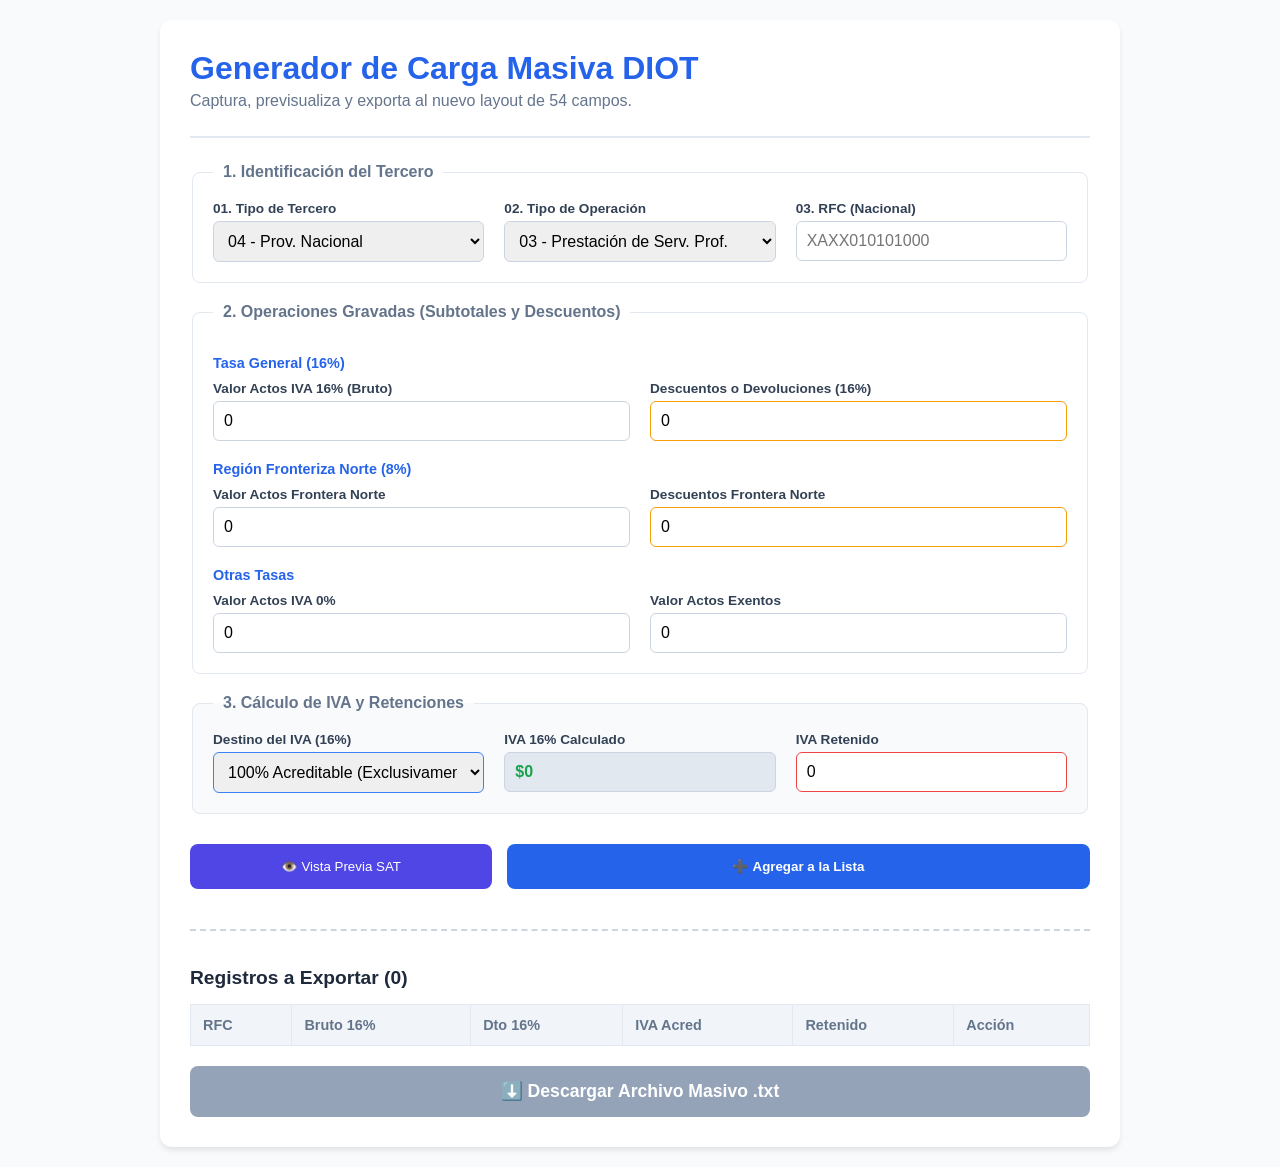
==== commit eab1ca4e: "Previsualizacion lista como el SAT" ====
--- a/index.html
+++ b/index.html
@@ -21,11 +21,15 @@
                         <label for="f0">01. Tipo de Tercero</label>
                         <select id="f0" name="tipoTercero">
                             <option value="04">04 - Prov. Nacional</option>
+                            <option value="05">05 - Prov. Extranjero</option>
+                            <option value="15">15 - Prov. Global</option>
                         </select>
                     </div>
                     <div class="field">
                         <label for="f1">02. Tipo de Operación</label>
                         <select id="f1" name="tipoOperacion">
+                            <option value="03">03 - Prestación de Serv. Prof.</option>
+                            <option value="06">06 - Arrendamiento</option>
                             <option value="85">85 - Otros</option>
                         </select>
                     </div>
@@ -37,8 +41,9 @@
             </fieldset>
 
             <fieldset>
-                <legend>2. Operaciones Gravadas (16%)</legend>
-                <div class="grid">
+                <legend>2. Operaciones Gravadas (Subtotales y Descuentos)</legend>
+                <h3 class="tasa-title">Tasa General (16%)</h3>
+                <div class="grid" style="margin-bottom: 20px;">
                     <div class="field">
                         <label for="f11">Valor Actos IVA 16% (Bruto)</label>
                         <input type="number" id="f11" name="bruto16" value="0" min="0" step="1" />
@@ -46,6 +51,30 @@
                     <div class="field">
                         <label for="f12">Descuentos o Devoluciones (16%)</label>
                         <input type="number" id="f12" name="dto16" value="0" min="0" step="1" class="border-warning" />
+                    </div>
+                </div>
+
+                <h3 class="tasa-title">Región Fronteriza Norte (8%)</h3>
+                <div class="grid" style="margin-bottom: 20px;">
+                    <div class="field">
+                        <label for="f7">Valor Actos Frontera Norte</label>
+                        <input type="number" id="f7" name="bruto8" value="0" min="0" step="1" />
+                    </div>
+                    <div class="field">
+                        <label for="f8">Descuentos Frontera Norte</label>
+                        <input type="number" id="f8" name="dto8" value="0" min="0" step="1" class="border-warning" />
+                    </div>
+                </div>
+
+                <h3 class="tasa-title">Otras Tasas</h3>
+                <div class="grid">
+                    <div class="field">
+                        <label for="f48">Valor Actos IVA 0%</label>
+                        <input type="number" id="f48" name="bruto0" value="0" min="0" step="1" />
+                    </div>
+                    <div class="field">
+                        <label for="f50">Valor Actos Exentos</label>
+                        <input type="number" id="f50" name="brutoEx" value="0" min="0" step="1" />
                     </div>
                 </div>
             </fieldset>
@@ -64,6 +93,10 @@
                     <div class="field">
                         <label for="ivaVisual">IVA 16% Calculado</label>
                         <input type="text" id="ivaVisual" name="ivaCalculado" value="$0" readonly class="input-readonly" />
+                    </div>
+                    <div class="field">
+                        <label for="f22">IVA Retenido</label>
+                        <input type="number" id="f22" name="retenido" value="0" min="0" step="1" style="border-color: #ef4444;" />
                     </div>
                 </div>
             </fieldset>
@@ -85,6 +118,7 @@
                         <th>Bruto 16%</th>
                         <th>Dto 16%</th>
                         <th>IVA Acred</th>
+                        <th>Retenido</th>
                         <th>Acción</th>
                     </tr>
                 </thead>
@@ -97,44 +131,92 @@
     <div id="satModal" class="modal-overlay" style="display: none;">
         <div class="modal-content">
             <div class="modal-header">
-                <h2>Portal de Trámites y Servicios del SAT (Simulador)</h2>
+                <h2>Portal de Trámites y Servicios del SAT (Simulador Completo)</h2>
                 <button type="button" id="btnCloseModal" class="btn-close-modal">Cerrar X</button>
             </div>
             
             <div class="sat-tabs">
-                <div class="sat-tab active" id="tab1">Valor de actos o actividades</div>
-                <div class="sat-tab" id="tab2">IVA acreditable</div>
+                <div class="sat-tab active" data-tab="1">1. Datos de Identificación</div>
+                <div class="sat-tab" data-tab="2">2. Valor de Actos</div>
+                <div class="sat-tab" data-tab="3">3. IVA y Retenciones</div>
             </div>
 
             <div id="satView1" class="sat-view">
-                <div class="sat-row-header">
-                    <div>Concepto</div>
-                    <div>Valor total de actos (Bruto)</div>
-                    <div>Devoluciones y descuentos</div>
-                    <div>Valor neto de actos</div>
-                    <div>IVA pagado</div>
-                </div>
-                <div class="sat-row">
-                    <div>Actos o actividades totales pagados a la tasa del 16% de IVA</div>
-                    <div><input type="text" id="sat_bruto16" name="s_b16" class="sat-input" readonly /></div>
-                    <div><input type="text" id="sat_dto16" name="s_d16" class="sat-input" readonly /></div>
-                    <div><input type="text" id="sat_neto16" name="s_n16" class="sat-input" readonly /></div>
-                    <div><input type="text" id="sat_iva_pagado16" name="s_i16" class="sat-input" readonly /></div>
+                <div class="grid">
+                    <div class="field">
+                        <label>Tipo de Tercero:</label>
+                        <input type="text" id="sat_tipo_tercero" class="sat-input" readonly>
+                    </div>
+                    <div class="field">
+                        <label>Tipo de Operación:</label>
+                        <input type="text" id="sat_tipo_operacion" class="sat-input" readonly>
+                    </div>
+                    <div class="field">
+                        <label>RFC:</label>
+                        <input type="text" id="sat_rfc" class="sat-input" style="font-weight:bold;" readonly>
+                    </div>
                 </div>
             </div>
 
             <div id="satView2" class="sat-view" style="display: none;">
                 <div class="sat-row-header">
                     <div>Concepto</div>
-                    <div>Exclusivamente de actividades gravadas</div>
+                    <div>Valor total (Bruto)</div>
+                    <div>Devoluciones (Dto)</div>
+                    <div>Valor neto</div>
+                    <div>IVA pagado</div>
+                </div>
+                <div class="sat-row">
+                    <div>Actos pagados a la tasa del 16%</div>
+                    <div><input type="text" id="sat_b16" class="sat-input" readonly /></div>
+                    <div><input type="text" id="sat_d16" class="sat-input" readonly /></div>
+                    <div><input type="text" id="sat_n16" class="sat-input" readonly /></div>
+                    <div><input type="text" id="sat_i16" class="sat-input" readonly /></div>
+                </div>
+                <div class="sat-row">
+                    <div>Actos pagados en región fronteriza (8%)</div>
+                    <div><input type="text" id="sat_b8" class="sat-input" readonly /></div>
+                    <div><input type="text" id="sat_d8" class="sat-input" readonly /></div>
+                    <div><input type="text" id="sat_n8" class="sat-input" readonly /></div>
+                    <div><input type="text" id="sat_i8" class="sat-input" readonly /></div>
+                </div>
+                <div class="sat-row">
+                    <div>Actos pagados a la tasa del 0%</div>
+                    <div><input type="text" id="sat_b0" class="sat-input" readonly /></div>
+                    <div><input type="text" value="0" class="sat-input" readonly /></div>
+                    <div><input type="text" id="sat_n0" class="sat-input" readonly /></div>
+                    <div><input type="text" value="0" class="sat-input" readonly style="opacity: 0.5;" /></div>
+                </div>
+                <div class="sat-row">
+                    <div>Actos Exentos</div>
+                    <div><input type="text" id="sat_bEx" class="sat-input" readonly /></div>
+                    <div><input type="text" value="0" class="sat-input" readonly /></div>
+                    <div><input type="text" id="sat_nEx" class="sat-input" readonly /></div>
+                    <div><input type="text" value="0" class="sat-input" readonly style="opacity: 0.5;" /></div>
+                </div>
+            </div>
+
+            <div id="satView3" class="sat-view" style="display: none;">
+                <h4 style="margin-top:0; color:#2563eb;">Desglose de IVA Acreditable</h4>
+                <div class="sat-row-header" style="grid-template-columns: 2fr 1fr 1fr 1fr;">
+                    <div>Concepto</div>
+                    <div>Exclusivamente Gravadas</div>
                     <div>Asociado a proporción</div>
                     <div>IVA acreditable (Total)</div>
                 </div>
-                <div class="sat-row">
-                    <div>Monto del IVA pagado (acreditable a la tasa del 16%)</div>
-                    <div><input type="text" id="sat_iva_exclusivo" name="s_iexc" class="sat-input" readonly /></div>
-                    <div><input type="text" id="sat_iva_prop" name="s_iprop" class="sat-input" readonly /></div>
-                    <div><input type="text" id="sat_iva_total" name="s_itot" class="sat-input" readonly /></div>
+                <div class="sat-row" style="grid-template-columns: 2fr 1fr 1fr 1fr;">
+                    <div>Monto del IVA pagado (acreditable al 16%)</div>
+                    <div><input type="text" id="sat_iva_exclusivo" class="sat-input" readonly /></div>
+                    <div><input type="text" id="sat_iva_prop" class="sat-input" readonly /></div>
+                    <div><input type="text" id="sat_iva_total" class="sat-input" readonly /></div>
+                </div>
+                
+                <h4 style="margin-top:20px; color:#ef4444; border-top: 1px solid #d4d4d8; padding-top: 15px;">Retenciones</h4>
+                <div class="grid">
+                    <div class="field">
+                        <label>IVA Retenido por el contribuyente:</label>
+                        <input type="text" id="sat_retenido" class="sat-input" readonly style="color:#ef4444; font-weight:bold;">
+                    </div>
                 </div>
             </div>
         </div>
--- a/style.css
+++ b/style.css
@@ -210,6 +210,8 @@
     color: #16a34a;
     cursor: not-allowed;
 }
+.tasa-title { font-size: 0.9rem; color: #2563eb; margin-bottom: 10px; }
+
 /* --- ESTILOS DEL SIMULADOR SAT --- */
 .modal-overlay {
     position: fixed; top: 0; left: 0; width: 100%; height: 100%;
@@ -228,28 +230,28 @@
     display: flex; background: #e4e4e7; border-bottom: 2px solid #d4d4d8;
 }
 .sat-tab {
-    padding: 12px 20px; cursor: pointer; color: #52525b; font-weight: bold;
-}
+    padding: 12px 20px; cursor: pointer; color: #52525b; font-weight: bold; flex: 1; text-align: center;
+}
+.sat-tab:hover { background: #d4d4d8; }
 .sat-tab.active {
     background: white; border-top: 3px solid #b91c1c; color: #18181b;
 }
 .sat-view { padding: 20px; background: white; }
 .sat-row-header {
     display: grid; grid-template-columns: 2fr 1fr 1fr 1fr 1fr; gap: 10px;
-    font-size: 0.8rem; color: #52525b; margin-bottom: 10px;
-}
-.sat-view#satView2 .sat-row-header, .sat-view#satView2 .sat-row {
-    grid-template-columns: 2fr 1fr 1fr 1fr;
+    font-size: 0.8rem; color: #52525b; margin-bottom: 10px; font-weight: bold;
 }
 .sat-row {
     display: grid; grid-template-columns: 2fr 1fr 1fr 1fr 1fr; gap: 10px;
     font-size: 0.85rem; align-items: center; padding-bottom: 15px;
+    border-bottom: 1px dashed #e4e4e7; margin-bottom: 10px;
 }
 .sat-input {
     width: 100%; padding: 6px; background: #e4e4e7;
     border: 1px solid #d4d4d8; text-align: right; border-radius: 3px;
     color: #3f3f46;
 }
+.sat-view .grid .sat-input { text-align: left; } /* Alineación para datos de texto */
 /* --- UTILIDADES VISUALES NUEVAS --- */
 .border-warning { border-color: #f59e0b !important; }
 .border-primary { border-color: #3b82f6 !important; }
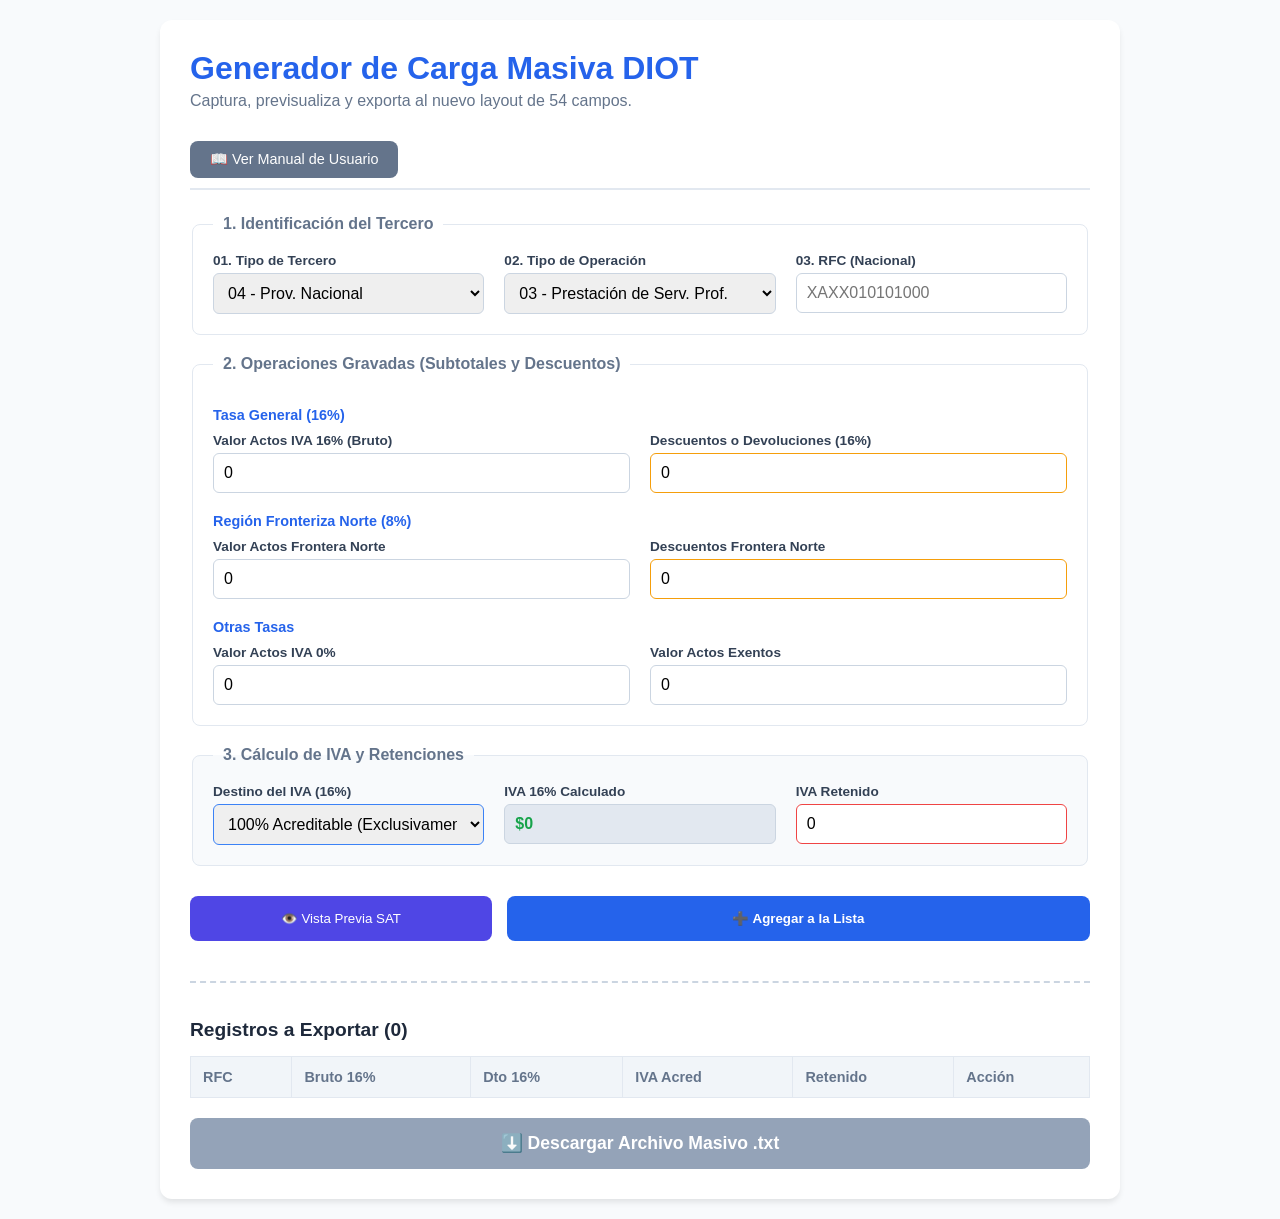
==== commit 4c827b09: "Manual de usuario para usuario fnal implementado" ====
--- a/index.html
+++ b/index.html
@@ -11,6 +11,7 @@
         <header>
             <h1>Generador de Carga Masiva DIOT</h1>
             <p>Captura, previsualiza y exporta al nuevo layout de 54 campos.</p>
+            <a href="manual.html" target="_blank" class="btn-secondary" style="text-decoration: none; display: inline-block; margin-top: 15px; padding: 10px 20px; font-size: 0.9rem;">📖 Ver Manual de Usuario</a>
         </header>
 
         <form id="diotForm">
